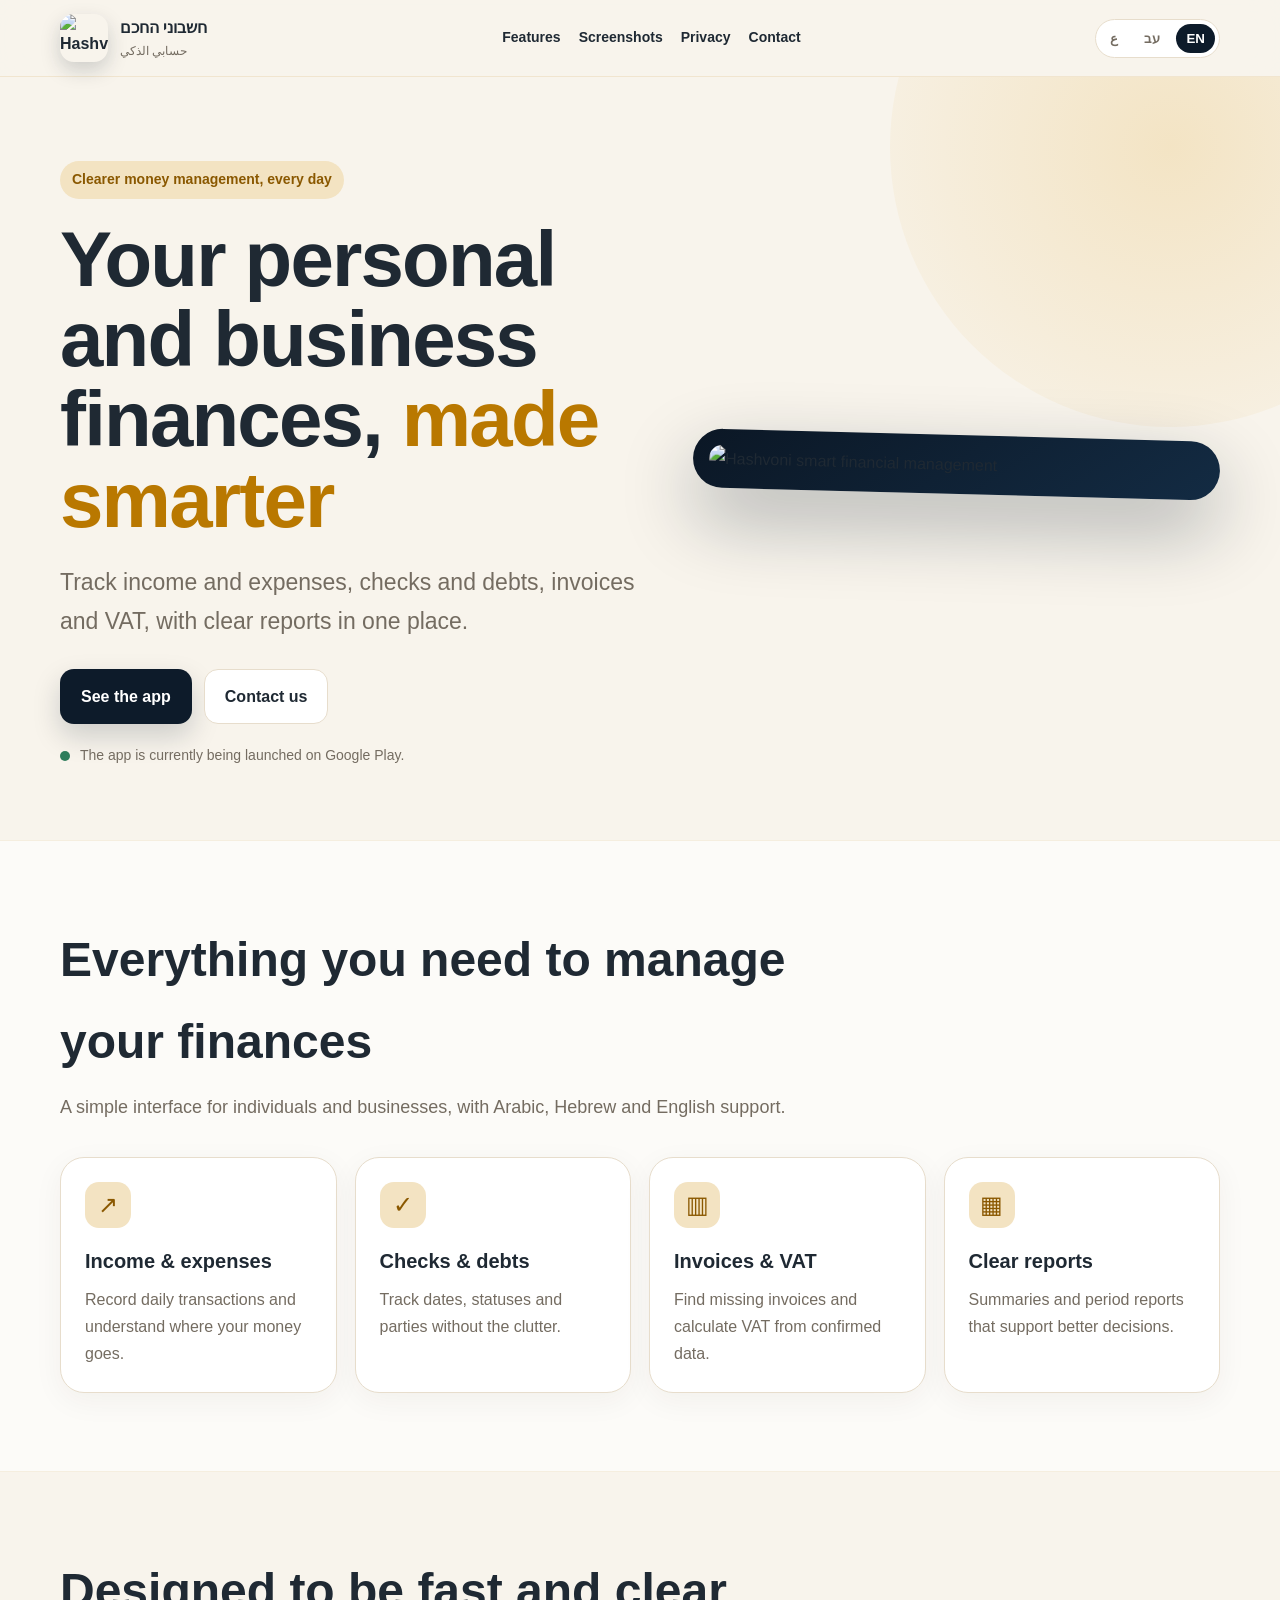
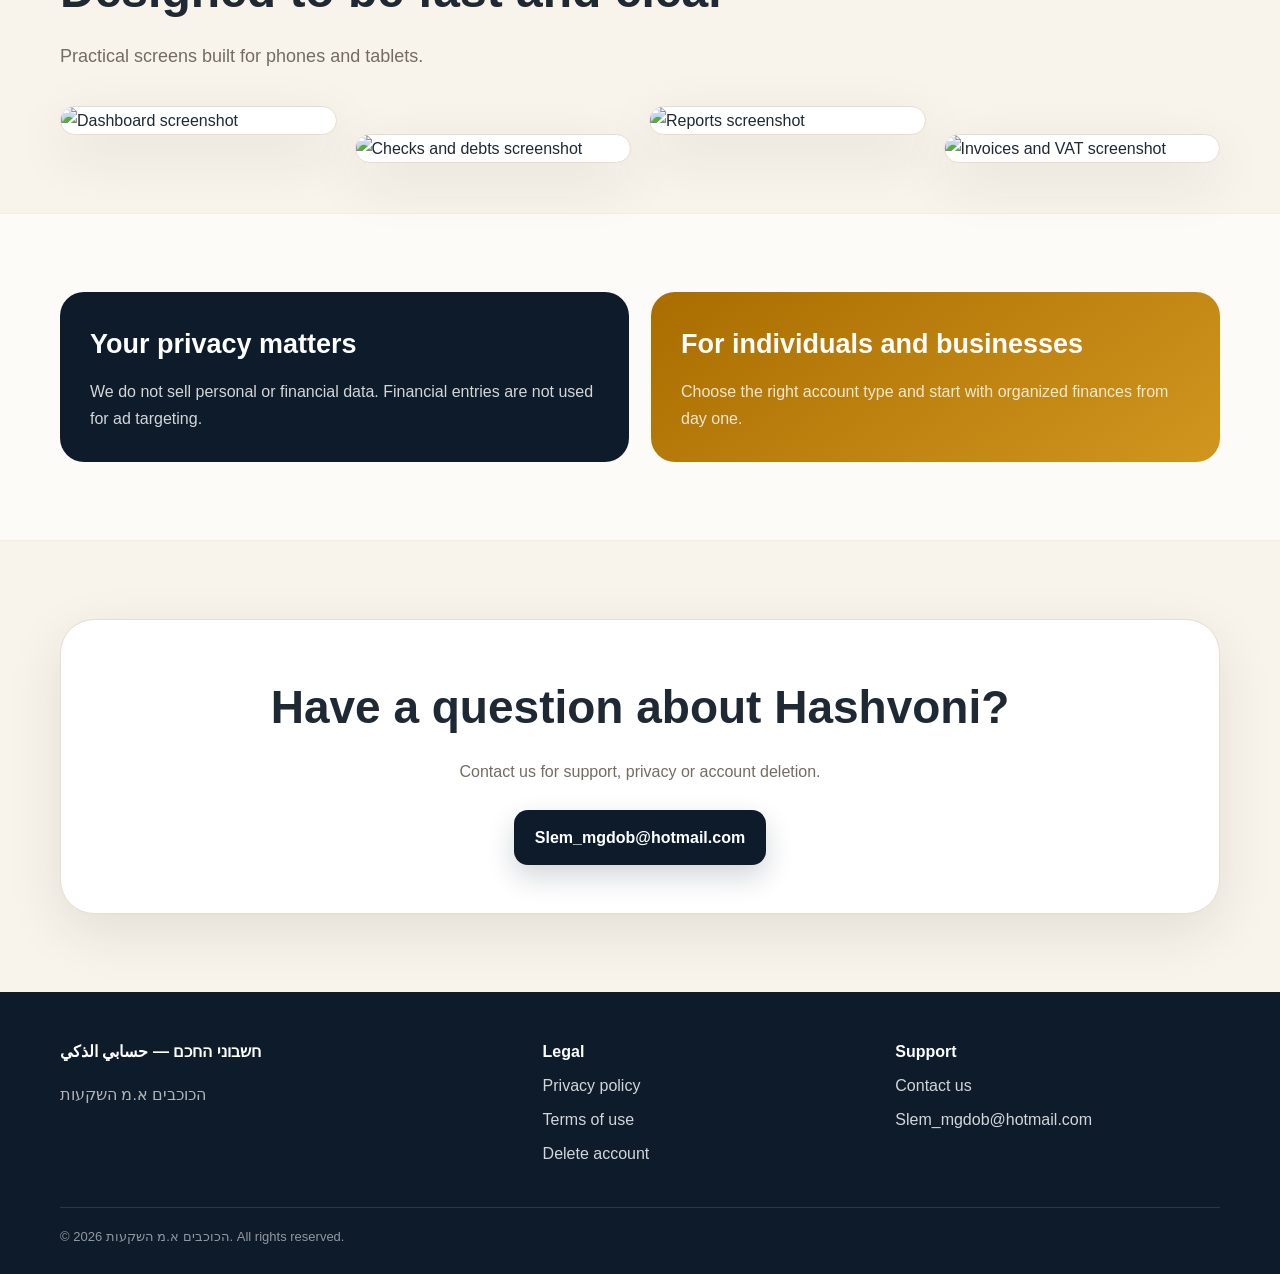
==== index.html @ cbed3173 "Add files via upload" ====
<!doctype html>
<html lang="ar" dir="rtl">
<head>
  <meta charset="utf-8">
  <meta name="viewport" content="width=device-width, initial-scale=1">
  <meta name="description" content="חשבוני החכם — تطبيق ذكي لتنظيم الحسابات الشخصية والتجارية، الدخل، المصروفات، الشيكات، الديون والتقارير.">
  <meta name="theme-color" content="#0d1b2a">
  <title>חשבוני החכם | حسابي الذكي</title>
  <link rel="icon" href="assets/app-icon.png">
  <link rel="stylesheet" href="styles.css">
</head>
<body>
<a class="skip-link" href="#main">تخطي إلى المحتوى</a>
<header class="site-header">
  <div class="container nav">
    <a class="brand" href="index.html" aria-label="Hashvoni home">
      <img src="assets/app-icon.png" alt="Hashvoni app icon">
      <span>חשבוני החכם<small>حسابي الذكي</small></span>
    </a>
    <button class="menu-button" aria-expanded="false" aria-label="فتح القائمة">☰</button>
    <nav class="nav-links" aria-label="Main navigation">
      <a href="#features" data-i18n data-ar="المزايا" data-he="יכולות" data-en="Features">المزايا</a>
      <a href="#screens" data-i18n data-ar="صور التطبيق" data-he="צילומי מסך" data-en="Screenshots">صور التطبيق</a>
      <a href="privacy.html" data-i18n data-ar="الخصوصية" data-he="פרטיות" data-en="Privacy">الخصوصية</a>
      <a href="contact.html" data-i18n data-ar="تواصل" data-he="יצירת קשר" data-en="Contact">تواصل</a>
    </nav>
    <div class="lang-switch" aria-label="Language selector">
      <button type="button" data-lang-btn="ar">ع</button>
      <button type="button" data-lang-btn="he">עב</button>
      <button type="button" data-lang-btn="en">EN</button>
    </div>
  </div>
</header>

<main id="main">
  <section class="hero">
    <div class="container hero-grid">
      <div>
        <span class="eyebrow" data-i18n data-ar="إدارة مالية أوضح، كل يوم" data-he="ניהול כספי ברור יותר, בכל יום" data-en="Clearer money management, every day">إدارة مالية أوضح، كل يوم</span>
        <h1 data-lang-section="ar" class="active">حسابك الشخصي والتجاري، <span>بصورة أذكى</span></h1>
        <h1 data-lang-section="he">החשבון האישי והעסקי שלך, <span>חכם יותר</span></h1>
        <h1 data-lang-section="en">Your personal and business finances, <span>made smarter</span></h1>
        <p data-lang-section="ar" class="active">نظّم الدخل والمصروفات، تابع الشيكات والديون، راقب الفواتير والـמע״מ، وشاهد تقارير واضحة من مكان واحد.</p>
        <p data-lang-section="he">ניהול הכנסות והוצאות, מעקב אחר צ׳קים וחובות, חשבוניות ומע״מ — עם דוחות ברורים במקום אחד.</p>
        <p data-lang-section="en">Track income and expenses, checks and debts, invoices and VAT, with clear reports in one place.</p>
        <div class="actions">
          <a class="btn btn-primary" href="#screens" data-i18n data-ar="شاهد التطبيق" data-he="הצגת האפליקציה" data-en="See the app">شاهد التطبيق</a>
          <a class="btn btn-secondary" href="contact.html" data-i18n data-ar="تواصل معنا" data-he="יצירת קשר" data-en="Contact us">تواصل معنا</a>
        </div>
        <div class="status-note"><span class="status-dot"></span><span data-i18n data-ar="التطبيق في مرحلة الإطلاق على Google Play." data-he="האפליקציה נמצאת בתהליך השקה ב-Google Play." data-en="The app is currently being launched on Google Play.">التطبيق في مرحلة الإطلاق على Google Play.</span></div>
      </div>
      <div class="hero-card"><img src="assets/feature-graphic.png" alt="Hashvoni smart financial management"></div>
    </div>
  </section>

  <section class="section section-light" id="features">
    <div class="container">
      <div class="section-heading">
        <h2 data-i18n data-ar="كل ما تحتاجه لإدارة الحساب" data-he="כל מה שצריך לניהול החשבון" data-en="Everything you need to manage your finances">كل ما تحتاجه لإدارة الحساب</h2>
        <p data-i18n data-ar="واجهة بسيطة للأفراد وأصحاب المصالح، مع دعم العربية والعبرية والإنجليزية." data-he="ממשק פשוט ליחידים ולעסקים, עם תמיכה בעברית, ערבית ואנגלית." data-en="A simple interface for individuals and businesses, with Arabic, Hebrew and English support.">واجهة بسيطة للأفراد وأصحاب المصالح، مع دعم العربية والعبرية والإنجليزية.</p>
      </div>
      <div class="features">
        <article class="card"><div class="card-icon">↗</div><h3 data-i18n data-ar="دخل ومصروف" data-he="הכנסות והוצאות" data-en="Income & expenses">دخل ومصروف</h3><p data-i18n data-ar="سجّل الحركات اليومية واعرف أين تذهب أموالك." data-he="רישום תנועות יומיות והבנת מצב הכסף." data-en="Record daily transactions and understand where your money goes.">سجّل الحركات اليومية واعرف أين تذهب أموالك.</p></article>
        <article class="card"><div class="card-icon">✓</div><h3 data-i18n data-ar="شيكات وديون" data-he="צ׳קים וחובות" data-en="Checks & debts">شيكات وديون</h3><p data-i18n data-ar="تابع المواعيد والحالات والأطراف بدون فوضى." data-he="מעקב אחר תאריכים, סטטוסים וגורמים בלי בלגן." data-en="Track dates, statuses and parties without the clutter.">تابع المواعيد والحالات والأطراف بدون فوضى.</p></article>
        <article class="card"><div class="card-icon">▥</div><h3 data-i18n data-ar="فواتير وמע״מ" data-he="חשבוניות ומע״מ" data-en="Invoices & VAT">فواتير وמע״מ</h3><p data-i18n data-ar="اعرف الفواتير الناقصة واحسب الضريبة حسب البيانات المؤكدة." data-he="איתור חשבוניות חסרות וחישוב מע״מ לפי נתונים מאושרים." data-en="Find missing invoices and calculate VAT from confirmed data.">اعرف الفواتير الناقصة واحسب الضريبة حسب البيانات المؤكدة.</p></article>
        <article class="card"><div class="card-icon">▦</div><h3 data-i18n data-ar="تقارير واضحة" data-he="דוחות ברורים" data-en="Clear reports">تقارير واضحة</h3><p data-i18n data-ar="ملخصات وفترات وتقارير تساعدك على اتخاذ قرار أفضل." data-he="סיכומים ודוחות לפי תקופות לקבלת החלטות טובות יותר." data-en="Summaries and period reports that support better decisions.">ملخصات وفترات وتقارير تساعدك على اتخاذ قرار أفضل.</p></article>
      </div>
    </div>
  </section>

  <section class="section" id="screens">
    <div class="container">
      <div class="section-heading"><h2 data-i18n data-ar="مصمم ليكون سريعًا وواضحًا" data-he="מעוצב להיות מהיר וברור" data-en="Designed to be fast and clear">مصمم ليكون سريعًا وواضحًا</h2><p data-i18n data-ar="شاشات عملية تناسب الهاتف والتابلت." data-he="מסכים שימושיים שמתאימים לטלפון ולטאבלט." data-en="Practical screens built for phones and tablets.">شاشات عملية تناسب الهاتف والتابلت.</p></div>
      <div class="shots">
        <div class="shot"><img src="assets/screen-dashboard.png" alt="Dashboard screenshot"></div>
        <div class="shot"><img src="assets/screen-checks.png" alt="Checks and debts screenshot"></div>
        <div class="shot"><img src="assets/screen-reports.png" alt="Reports screenshot"></div>
        <div class="shot"><img src="assets/screen-vat.png" alt="Invoices and VAT screenshot"></div>
      </div>
    </div>
  </section>

  <section class="section section-light">
    <div class="container trust-grid">
      <div class="trust-box"><h3 data-i18n data-ar="خصوصيتك مهمة" data-he="הפרטיות שלך חשובה" data-en="Your privacy matters">خصوصيتك مهمة</h3><p data-i18n data-ar="لا نبيع بياناتك الشخصية أو المالية. بياناتك المالية لا تُستخدم لاستهداف الإعلانات." data-he="איננו מוכרים מידע אישי או פיננסי. מידע פיננסי אינו משמש למיקוד פרסומות." data-en="We do not sell personal or financial data. Financial entries are not used for ad targeting.">لا نبيع بياناتك الشخصية أو المالية. بياناتك المالية لا تُستخدم لاستهداف الإعلانات.</p></div>
      <div class="trust-box gold"><h3 data-i18n data-ar="للأفراد وللمصالح" data-he="ליחידים ולעסקים" data-en="For individuals and businesses">للأفراد وللمصالح</h3><p data-i18n data-ar="اختر نوع الحساب المناسب وابدأ بإدارة مالية مرتبة من أول يوم." data-he="בחרו את סוג החשבון המתאים והתחילו בניהול מסודר מהיום הראשון." data-en="Choose the right account type and start with organized finances from day one.">اختر نوع الحساب المناسب وابدأ بإدارة مالية مرتبة من أول يوم.</p></div>
    </div>
  </section>

  <section class="section">
    <div class="container cta">
      <h2 data-i18n data-ar="هل لديك سؤال عن حسابي الذكي؟" data-he="יש לכם שאלה על חשבוני החכם?" data-en="Have a question about Hashvoni?">هل لديك سؤال عن حسابي الذكي؟</h2>
      <p data-i18n data-ar="تواصل معنا للدعم، الخصوصية، أو حذف الحساب." data-he="ניתן ליצור קשר בנושאי תמיכה, פרטיות או מחיקת חשבון." data-en="Contact us for support, privacy or account deletion.">تواصل معنا للدعم، الخصوصية، أو حذف الحساب.</p>
      <a class="btn btn-primary" href="mailto:Slem_mgdob@hotmail.com">Slem_mgdob@hotmail.com</a>
    </div>
  </section>
</main>

<footer class="site-footer"><div class="container"><div class="footer-grid"><div><strong>חשבוני החכם — حسابي الذكي</strong><p>הכוכבים א.מ השקעות</p></div><div><strong data-i18n data-ar="روابط قانونية" data-he="קישורים משפטיים" data-en="Legal">روابط قانونية</strong><a href="privacy.html" data-i18n data-ar="سياسة الخصوصية" data-he="מדיניות פרטיות" data-en="Privacy policy">سياسة الخصوصية</a><a href="terms.html" data-i18n data-ar="شروط الاستخدام" data-he="תנאי שימוש" data-en="Terms of use">شروط الاستخدام</a><a href="delete-account.html" data-i18n data-ar="حذف الحساب" data-he="מחיקת חשבון" data-en="Delete account">حذف الحساب</a></div><div><strong data-i18n data-ar="الدعم" data-he="תמיכה" data-en="Support">الدعم</strong><a href="contact.html" data-i18n data-ar="تواصل معنا" data-he="יצירת קשר" data-en="Contact us">تواصل معنا</a><a href="mailto:Slem_mgdob@hotmail.com">Slem_mgdob@hotmail.com</a></div></div><div class="footer-bottom">© 2026 הכוכבים א.מ השקעות. All rights reserved.</div></div></footer>
<script src="script.js"></script>
</body>
</html>
---- styles.css ----
:root {
  --bg: #f8f4ec;
  --surface: #ffffff;
  --surface-soft: #fffaf0;
  --ink: #1f2933;
  --muted: #746c61;
  --gold: #b97800;
  --gold-dark: #8a5800;
  --gold-soft: #f3e3c2;
  --navy: #0d1b2a;
  --green: #2e7d5b;
  --red: #c95d52;
  --line: #e7ddcc;
  --shadow: 0 18px 55px rgba(40, 29, 13, .10);
  --radius: 24px;
}

* { box-sizing: border-box; }
html { scroll-behavior: smooth; }
body {
  margin: 0;
  font-family: Arial, "Noto Sans Arabic", "Noto Sans Hebrew", sans-serif;
  color: var(--ink);
  background: var(--bg);
  line-height: 1.7;
}
a { color: inherit; }
img { max-width: 100%; display: block; }
button, a { -webkit-tap-highlight-color: transparent; }

.container { width: min(1160px, calc(100% - 32px)); margin: 0 auto; }
.skip-link { position: absolute; inset-inline-start: -9999px; top: 8px; }
.skip-link:focus { inset-inline-start: 8px; z-index: 1000; background: #fff; padding: 10px; }

.site-header {
  position: sticky; top: 0; z-index: 20;
  backdrop-filter: blur(16px);
  background: rgba(248,244,236,.88);
  border-bottom: 1px solid rgba(185,120,0,.12);
}
.nav { min-height: 76px; display: flex; align-items: center; justify-content: space-between; gap: 18px; }
.brand { display: inline-flex; align-items: center; gap: 12px; text-decoration: none; font-weight: 800; }
.brand img { width: 48px; height: 48px; border-radius: 14px; box-shadow: 0 8px 20px rgba(13,27,42,.18); }
.brand small { display: block; color: var(--muted); font-weight: 500; font-size: 12px; }
.nav-links { display: flex; align-items: center; gap: 18px; }
.nav-links a { text-decoration: none; font-weight: 700; font-size: 14px; }
.lang-switch { display: flex; gap: 6px; padding: 4px; background: var(--surface); border: 1px solid var(--line); border-radius: 999px; }
.lang-switch button { border: 0; background: transparent; padding: 7px 10px; border-radius: 999px; cursor: pointer; font-weight: 700; color: var(--muted); }
.lang-switch button.active { background: var(--navy); color: #fff; }
.menu-button { display: none; border: 1px solid var(--line); background: #fff; border-radius: 12px; padding: 9px 12px; font-weight: 800; }

.hero { position: relative; overflow: hidden; padding: 84px 0 72px; }
.hero::before {
  content: ""; position: absolute; width: 560px; height: 560px; border-radius: 50%;
  background: radial-gradient(circle, rgba(243,227,194,.95), rgba(243,227,194,0));
  top: -210px; inset-inline-end: -170px; pointer-events: none;
}
.hero-grid { display: grid; grid-template-columns: 1.05fr .95fr; gap: 50px; align-items: center; position: relative; }
.eyebrow { display: inline-flex; align-items: center; gap: 8px; padding: 7px 12px; border-radius: 999px; background: var(--gold-soft); color: var(--gold-dark); font-weight: 800; font-size: 14px; }
.hero h1 { font-size: clamp(42px, 7vw, 78px); line-height: 1.03; margin: 20px 0; letter-spacing: -1.8px; }
.hero h1 span { color: var(--gold); }
.hero p { font-size: clamp(18px, 2.3vw, 23px); color: var(--muted); max-width: 680px; }
.actions { display: flex; flex-wrap: wrap; gap: 12px; margin-top: 28px; }
.btn { display: inline-flex; align-items: center; justify-content: center; gap: 8px; border-radius: 14px; padding: 13px 20px; text-decoration: none; font-weight: 800; border: 1px solid transparent; }
.btn-primary { color: #fff; background: var(--navy); box-shadow: 0 12px 28px rgba(13,27,42,.18); }
.btn-secondary { background: var(--surface); border-color: var(--line); color: var(--ink); }
.status-note { display: flex; gap: 10px; align-items: flex-start; margin-top: 20px; color: var(--muted); font-size: 14px; }
.status-dot { width: 10px; height: 10px; border-radius: 50%; background: var(--green); margin-top: 7px; flex: 0 0 auto; }

.hero-card { background: linear-gradient(145deg, #0b1725, #132b43); padding: 16px; border-radius: 34px; box-shadow: 0 30px 75px rgba(13,27,42,.32); transform: rotate(1.5deg); }
.hero-card img { border-radius: 22px; }

.section { padding: 78px 0; }
.section-light { background: rgba(255,255,255,.65); border-block: 1px solid rgba(185,120,0,.10); }
.section-heading { max-width: 760px; margin-bottom: 34px; }
.section-heading h2 { font-size: clamp(30px, 4vw, 48px); margin: 0 0 10px; }
.section-heading p { color: var(--muted); font-size: 18px; margin: 0; }
.features { display: grid; grid-template-columns: repeat(4, 1fr); gap: 18px; }
.card { background: var(--surface); border: 1px solid var(--line); border-radius: var(--radius); padding: 24px; box-shadow: 0 8px 30px rgba(50,37,18,.05); }
.card-icon { width: 46px; height: 46px; display: grid; place-items: center; border-radius: 14px; background: var(--gold-soft); color: var(--gold-dark); font-size: 24px; }
.card h3 { margin: 16px 0 8px; font-size: 20px; }
.card p { margin: 0; color: var(--muted); }

.shots { display: grid; grid-template-columns: repeat(4, 1fr); gap: 18px; align-items: end; }
.shot { border-radius: 24px; overflow: hidden; box-shadow: var(--shadow); background: #fff; border: 1px solid var(--line); }
.shot:nth-child(2), .shot:nth-child(4) { transform: translateY(28px); }

.trust-grid { display: grid; grid-template-columns: 1fr 1fr; gap: 22px; }
.trust-box { padding: 30px; border-radius: var(--radius); background: var(--navy); color: #fff; }
.trust-box.gold { background: linear-gradient(145deg, #a96d00, #d0961f); }
.trust-box h3 { font-size: 27px; margin: 0 0 10px; }
.trust-box p { color: rgba(255,255,255,.82); margin: 0; }

.cta { text-align: center; background: var(--surface); border: 1px solid var(--line); border-radius: 34px; padding: 48px 26px; box-shadow: var(--shadow); }
.cta h2 { font-size: clamp(30px, 4vw, 46px); margin: 0 0 12px; }
.cta p { color: var(--muted); max-width: 700px; margin: 0 auto 24px; }

.site-footer { background: var(--navy); color: #fff; padding: 46px 0 26px; }
.footer-grid { display: grid; grid-template-columns: 1.4fr 1fr 1fr; gap: 28px; }
.site-footer a { color: rgba(255,255,255,.82); text-decoration: none; display: block; margin: 7px 0; }
.site-footer p { color: rgba(255,255,255,.68); }
.footer-bottom { border-top: 1px solid rgba(255,255,255,.12); margin-top: 32px; padding-top: 18px; color: rgba(255,255,255,.55); font-size: 13px; }

.legal-hero { padding: 58px 0 30px; }
.legal-hero h1 { font-size: clamp(34px, 5vw, 56px); margin: 0 0 8px; }
.legal-hero p { color: var(--muted); }
.legal-layout { display: grid; grid-template-columns: 250px 1fr; gap: 28px; padding-bottom: 72px; }
.legal-nav { position: sticky; top: 96px; align-self: start; background: var(--surface); border: 1px solid var(--line); border-radius: 20px; padding: 16px; }
.legal-nav a { display: block; padding: 9px 10px; text-decoration: none; color: var(--muted); border-radius: 10px; }
.legal-nav a:hover { background: var(--gold-soft); color: var(--gold-dark); }
.legal-content { background: var(--surface); border: 1px solid var(--line); border-radius: 24px; padding: clamp(22px, 4vw, 46px); box-shadow: 0 12px 44px rgba(40,29,13,.06); }
.legal-content h2 { margin-top: 34px; border-top: 1px solid var(--line); padding-top: 26px; }
.legal-content h2:first-child { border-top: 0; margin-top: 0; padding-top: 0; }
.legal-content li { margin-bottom: 7px; }
.notice { background: #fff7e7; border: 1px solid #f0d7a7; border-radius: 16px; padding: 16px; margin: 18px 0; }
.delete-form { display: grid; gap: 12px; max-width: 620px; margin-top: 24px; }
.delete-form label { font-weight: 700; }
.delete-form input, .delete-form textarea { width: 100%; border: 1px solid var(--line); border-radius: 12px; padding: 12px 14px; font: inherit; background: #fff; }
.delete-form textarea { min-height: 120px; resize: vertical; }

[data-lang-section] { display: none; }
[data-lang-section].active { display: block; }

@media (max-width: 900px) {
  .hero-grid, .trust-grid, .legal-layout { grid-template-columns: 1fr; }
  .features, .shots { grid-template-columns: repeat(2, 1fr); }
  .hero-card { max-width: 640px; margin: 0 auto; }
  .legal-nav { position: static; display: none; }
  .nav-links { display: none; position: absolute; top: 76px; inset-inline: 16px; background: var(--surface); padding: 18px; border: 1px solid var(--line); border-radius: 18px; box-shadow: var(--shadow); flex-direction: column; align-items: stretch; }
  .nav-links.open { display: flex; }
  .menu-button { display: inline-flex; }
  .footer-grid { grid-template-columns: 1fr 1fr; }
}
@media (max-width: 620px) {
  .hero { padding-top: 48px; }
  .features, .shots, .footer-grid { grid-template-columns: 1fr; }
  .shot:nth-child(2), .shot:nth-child(4) { transform: none; }
  .brand span { display: none; }
  .lang-switch button { padding: 6px 8px; }
  .hero h1 { letter-spacing: -1px; }
}
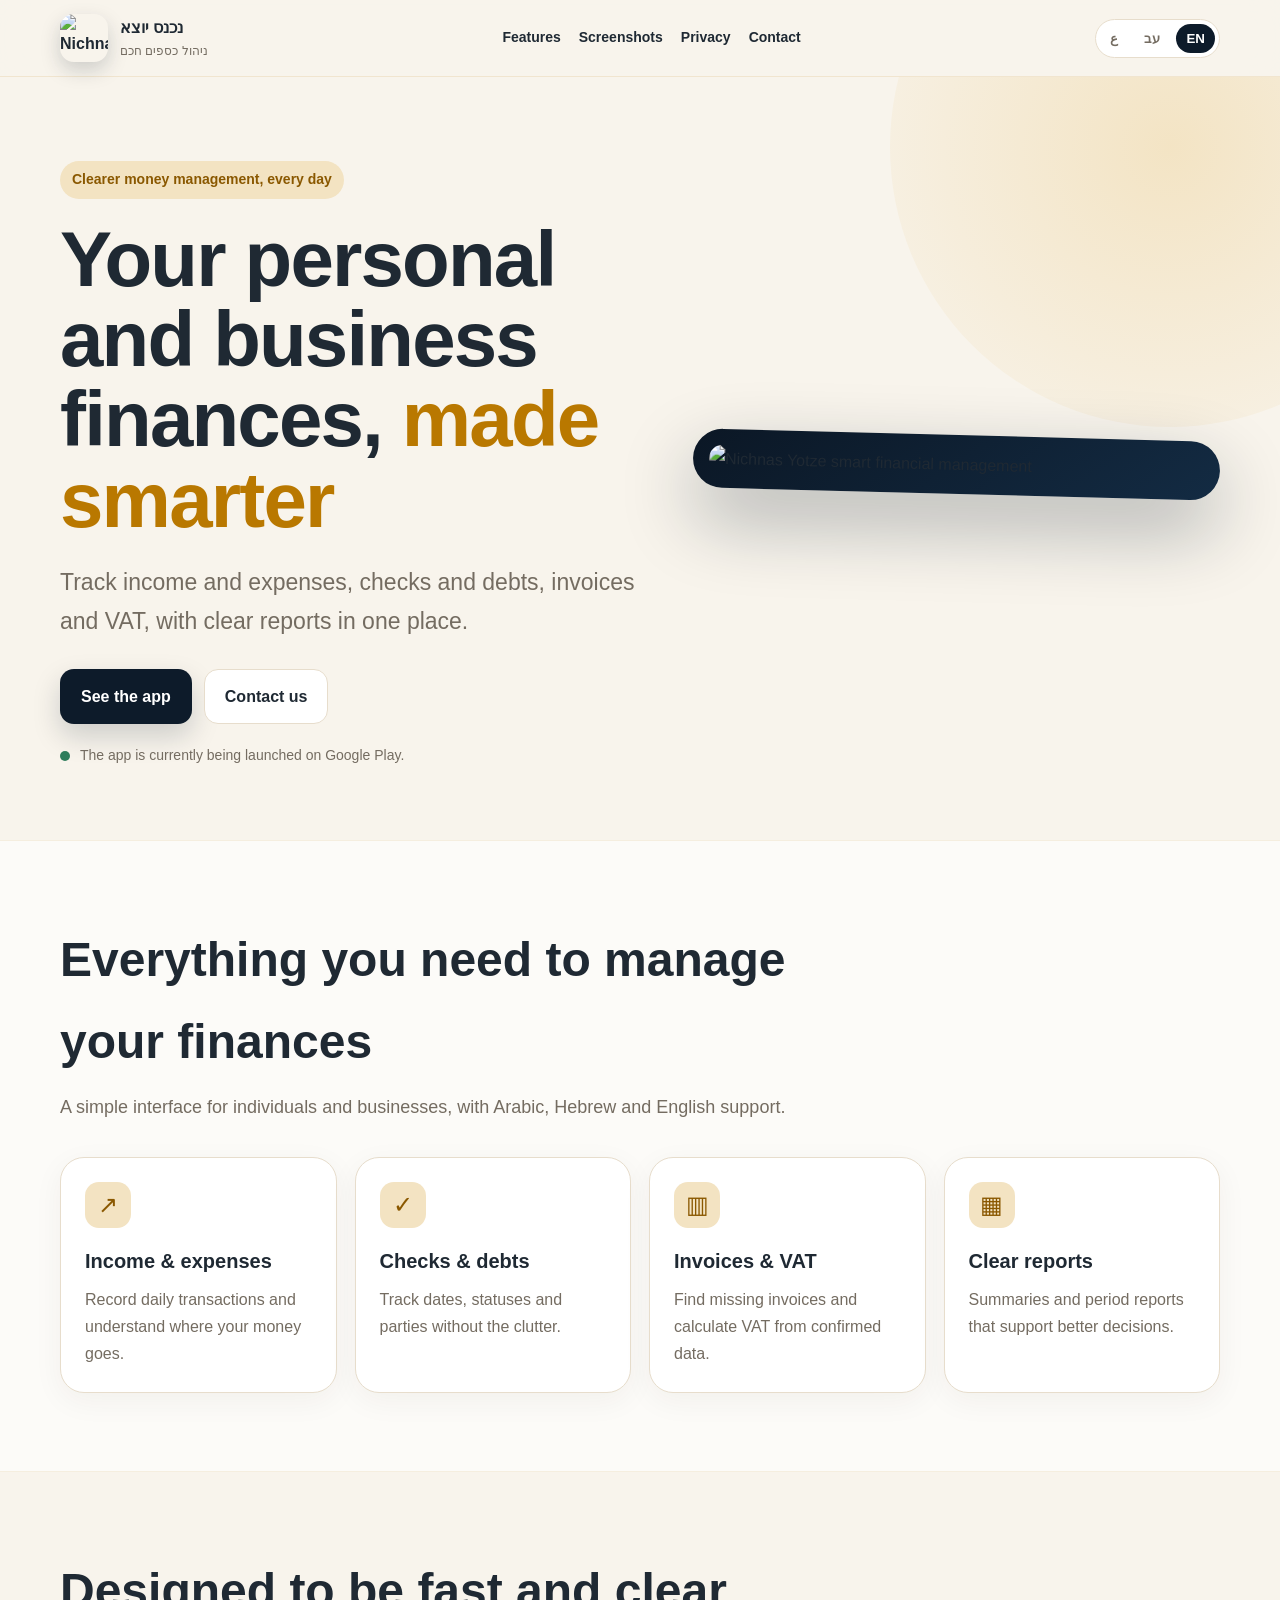
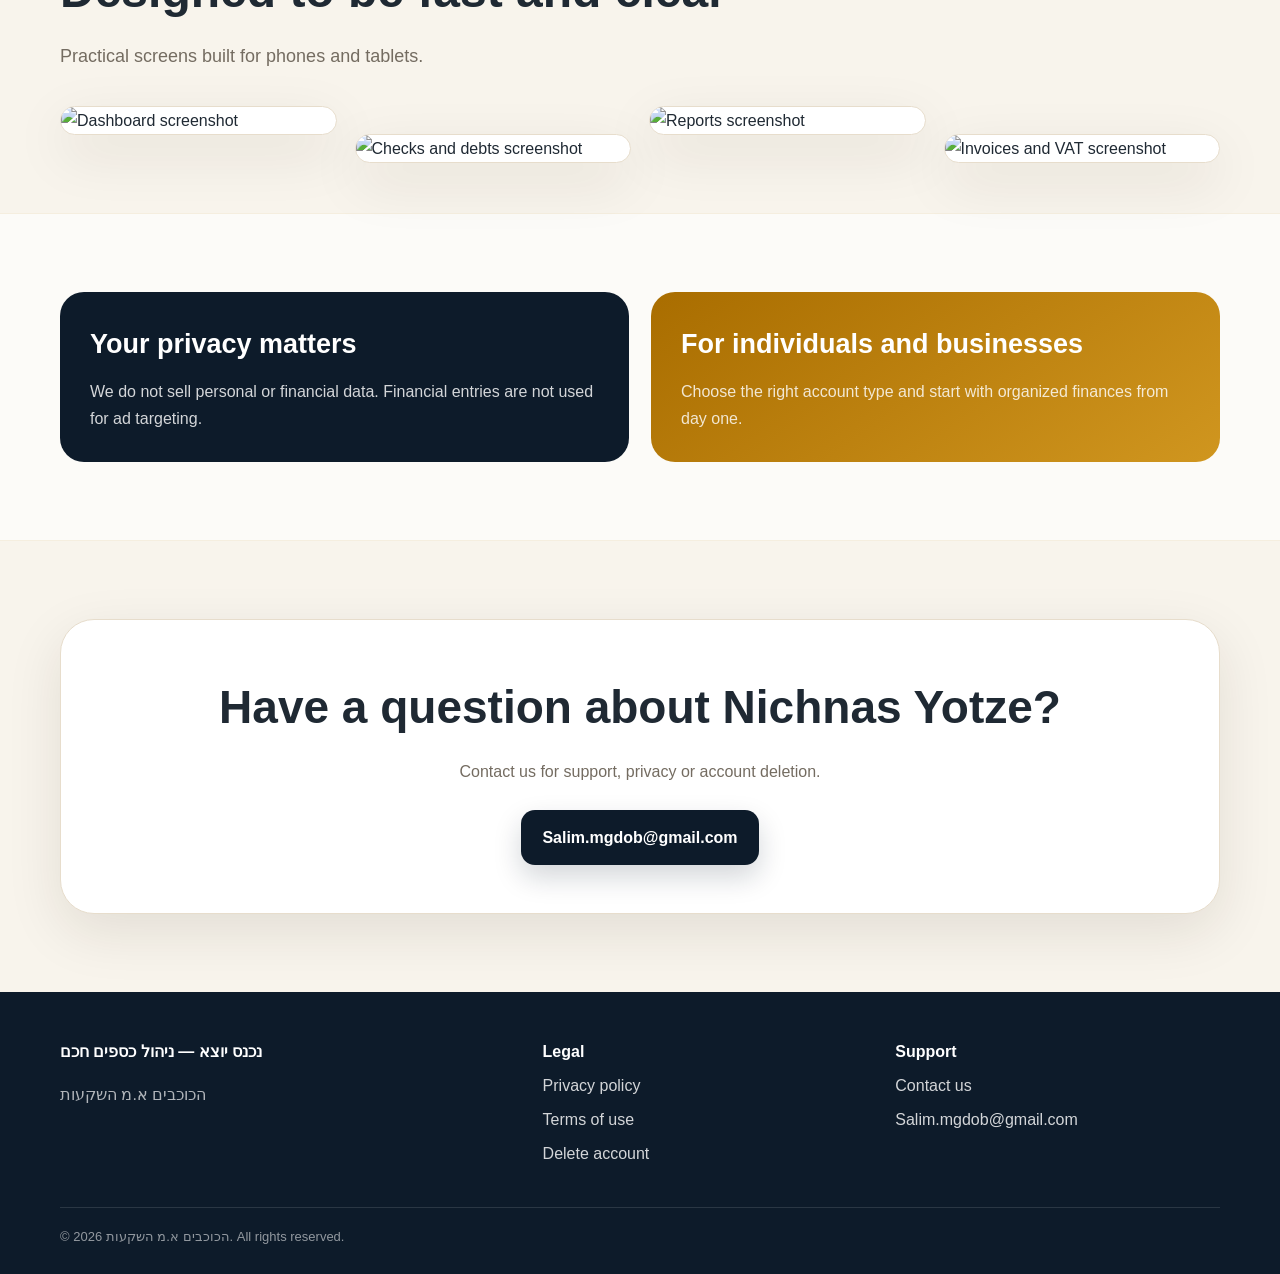
==== commit 749d1762: "Update Nichnas Yotze branding, privacy and support email" ====
--- a/index.html
+++ b/index.html
@@ -3,9 +3,9 @@
 <head>
   <meta charset="utf-8">
   <meta name="viewport" content="width=device-width, initial-scale=1">
-  <meta name="description" content="חשבוני החכם — تطبيق ذكي لتنظيم الحسابات الشخصية والتجارية، الدخل، المصروفات، الشيكات، الديون والتقارير.">
+  <meta name="description" content="נכנס יוצא — تطبيق ذكي لتنظيم الحسابات الشخصية والتجارية، الدخل، المصروفات، الشيكات، الديون والتقارير.">
   <meta name="theme-color" content="#0d1b2a">
-  <title>חשבוני החכם | حسابي الذكي</title>
+  <title>נכנס יוצא | נכנס יוצא</title>
   <link rel="icon" href="assets/app-icon.png">
   <link rel="stylesheet" href="styles.css">
 </head>
@@ -13,9 +13,9 @@
 <a class="skip-link" href="#main">تخطي إلى المحتوى</a>
 <header class="site-header">
   <div class="container nav">
-    <a class="brand" href="index.html" aria-label="Hashvoni home">
-      <img src="assets/app-icon.png" alt="Hashvoni app icon">
-      <span>חשבוני החכם<small>حسابي الذكي</small></span>
+    <a class="brand" href="index.html" aria-label="Nichnas Yotze home">
+      <img src="assets/app-icon.png" alt="Nichnas Yotze app icon">
+      <span>נכנס יוצא<small>ניהול כספים חכם</small></span>
     </a>
     <button class="menu-button" aria-expanded="false" aria-label="فتح القائمة">☰</button>
     <nav class="nav-links" aria-label="Main navigation">
@@ -49,7 +49,7 @@
         </div>
         <div class="status-note"><span class="status-dot"></span><span data-i18n data-ar="التطبيق في مرحلة الإطلاق على Google Play." data-he="האפליקציה נמצאת בתהליך השקה ב-Google Play." data-en="The app is currently being launched on Google Play.">التطبيق في مرحلة الإطلاق على Google Play.</span></div>
       </div>
-      <div class="hero-card"><img src="assets/feature-graphic.png" alt="Hashvoni smart financial management"></div>
+      <div class="hero-card"><img src="assets/feature-graphic.png" alt="Nichnas Yotze smart financial management"></div>
     </div>
   </section>
 
@@ -89,14 +89,14 @@
 
   <section class="section">
     <div class="container cta">
-      <h2 data-i18n data-ar="هل لديك سؤال عن حسابي الذكي؟" data-he="יש לכם שאלה על חשבוני החכם?" data-en="Have a question about Hashvoni?">هل لديك سؤال عن حسابي الذكي؟</h2>
+      <h2 data-i18n data-ar="هل لديك سؤال عن נכנס יוצא؟" data-he="יש לכם שאלה על נכנס יוצא?" data-en="Have a question about Nichnas Yotze?">هل لديك سؤال عن נכנס יוצא؟</h2>
       <p data-i18n data-ar="تواصل معنا للدعم، الخصوصية، أو حذف الحساب." data-he="ניתן ליצור קשר בנושאי תמיכה, פרטיות או מחיקת חשבון." data-en="Contact us for support, privacy or account deletion.">تواصل معنا للدعم، الخصوصية، أو حذف الحساب.</p>
-      <a class="btn btn-primary" href="mailto:Slem_mgdob@hotmail.com">Slem_mgdob@hotmail.com</a>
+      <a class="btn btn-primary" href="mailto:Salim.mgdob@gmail.com">Salim.mgdob@gmail.com</a>
     </div>
   </section>
 </main>
 
-<footer class="site-footer"><div class="container"><div class="footer-grid"><div><strong>חשבוני החכם — حسابي الذكي</strong><p>הכוכבים א.מ השקעות</p></div><div><strong data-i18n data-ar="روابط قانونية" data-he="קישורים משפטיים" data-en="Legal">روابط قانونية</strong><a href="privacy.html" data-i18n data-ar="سياسة الخصوصية" data-he="מדיניות פרטיות" data-en="Privacy policy">سياسة الخصوصية</a><a href="terms.html" data-i18n data-ar="شروط الاستخدام" data-he="תנאי שימוש" data-en="Terms of use">شروط الاستخدام</a><a href="delete-account.html" data-i18n data-ar="حذف الحساب" data-he="מחיקת חשבון" data-en="Delete account">حذف الحساب</a></div><div><strong data-i18n data-ar="الدعم" data-he="תמיכה" data-en="Support">الدعم</strong><a href="contact.html" data-i18n data-ar="تواصل معنا" data-he="יצירת קשר" data-en="Contact us">تواصل معنا</a><a href="mailto:Slem_mgdob@hotmail.com">Slem_mgdob@hotmail.com</a></div></div><div class="footer-bottom">© 2026 הכוכבים א.מ השקעות. All rights reserved.</div></div></footer>
+<footer class="site-footer"><div class="container"><div class="footer-grid"><div><strong>נכנס יוצא — ניהול כספים חכם</strong><p>הכוכבים א.מ השקעות</p></div><div><strong data-i18n data-ar="روابط قانونية" data-he="קישורים משפטיים" data-en="Legal">روابط قانونية</strong><a href="privacy.html" data-i18n data-ar="سياسة الخصوصية" data-he="מדיניות פרטיות" data-en="Privacy policy">سياسة الخصوصية</a><a href="terms.html" data-i18n data-ar="شروط الاستخدام" data-he="תנאי שימוש" data-en="Terms of use">شروط الاستخدام</a><a href="delete-account.html" data-i18n data-ar="حذف الحساب" data-he="מחיקת חשבון" data-en="Delete account">حذف الحساب</a></div><div><strong data-i18n data-ar="الدعم" data-he="תמיכה" data-en="Support">الدعم</strong><a href="contact.html" data-i18n data-ar="تواصل معنا" data-he="יצירת קשר" data-en="Contact us">تواصل معنا</a><a href="mailto:Salim.mgdob@gmail.com">Salim.mgdob@gmail.com</a></div></div><div class="footer-bottom">© 2026 הכוכבים א.מ השקעות. All rights reserved.</div></div></footer>
 <script src="script.js"></script>
 </body>
 </html>
